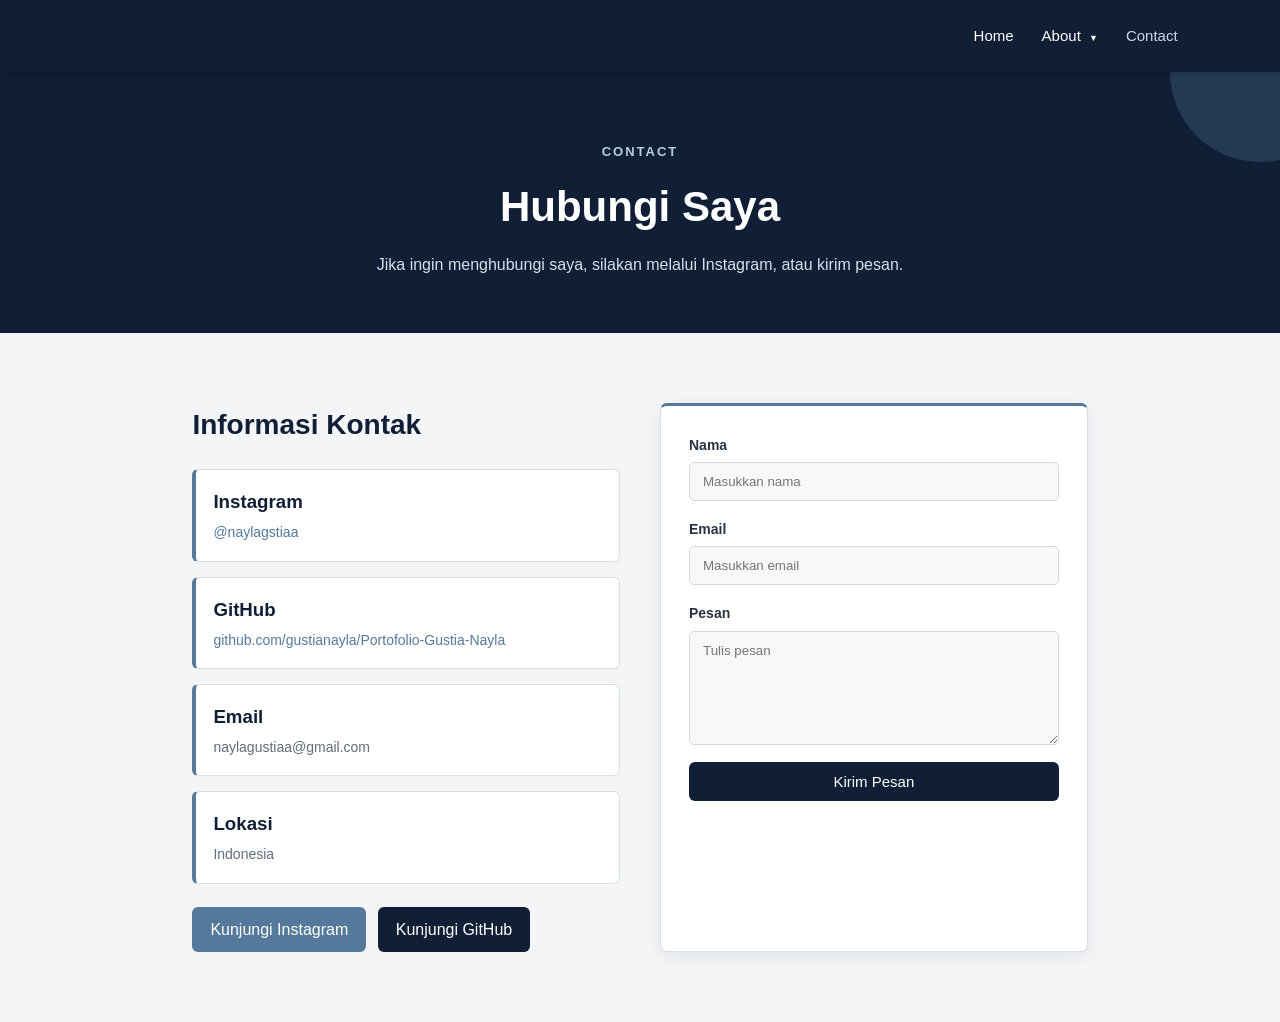
==== contact.html @ 0659aa9b "initial commit" ====
<!DOCTYPE html>
<html lang="id">

<head>
    <meta charset="UTF-8">
    <meta name="viewport" content="width=device-width, initial-scale=1.0">

    <title>Contact - Gustia Nayla</title>

    <link rel="stylesheet" href="style.css">
</head>

<body>

    <!-- NAVBAR -->
    <nav class="navbar">

        <div class="logo">
        </div>

        <ul class="nav-menu">

            <li>
                <a href="index.html">
                    Home
                </a>
            </li>

            <!-- ABOUT DROPDOWN -->
            <li class="dropdown">

                <a href="about.html">
                    About
                    <span class="arrow">▼</span>
                </a>

                <ul class="dropdown-menu">

                    <li>
                        <a href="about.html#pendidikan">
                            Pendidikan
                        </a>
                    </li>

                    <li>
                        <a href="about.html#skill">
                            Skill
                        </a>
                    </li>

                    <li>
                        <a href="about.html#hobi">
                            Hobi
                        </a>
                    </li>

                    <li>
                        <a href="about.html#cita-cita">
                            Cita-Cita
                        </a>
                    </li>

                </ul>

            </li>

            <li>
                <a href="contact.html" class="active">
                    Contact
                </a>
            </li>

        </ul>

    </nav>


    <!-- HEADER -->
    <section class="page-header">

        <p class="small-title">
            CONTACT
        </p>

        <h1>
            Hubungi Saya
        </h1>

        <p>
            Jika ingin menghubungi saya, silakan melalui
            Instagram, atau kirim pesan.
        </p>

    </section>


    <!-- CONTACT -->
    <section class="contact-container">

        <div class="contact-info">

            <h2>
                Informasi Kontak
            </h2>


            <!-- INSTAGRAM -->
            <div class="contact-item">

                <h3>
                    Instagram
                </h3>

                <p>

                    <a
                        href="https://www.instagram.com/naylagstiaa/"
                        target="_blank"
                        rel="noopener noreferrer"
                        class="instagram-link"
                    >
                        @naylagstiaa
                    </a>

                </p>

            </div>


            <!-- GITHUB -->
            <div class="contact-item">

                <h3>
                    GitHub
                </h3>

                <p>

                    <a
                        href="https://github.com/gustianayla/Portofolio-Gustia-Nayla.git"
                        target="_blank"
                        rel="noopener noreferrer"
                        class="github-link"
                    >
                        github.com/gustianayla/Portofolio-Gustia-Nayla
                    </a>

                </p>

            </div>


            <!-- EMAIL -->
            <div class="contact-item">

                <h3>
                    Email
                </h3>

                <p>
                    naylagustiaa@gmail.com
                </p>

            </div>


            <!-- LOKASI -->
            <div class="contact-item">

                <h3>
                    Lokasi
                </h3>

                <p>
                    Indonesia
                </p>

            </div>


            <!-- TOMBOL -->
            <div class="contact-buttons">

                <a
                    href="https://www.instagram.com/naylagstiaa/"
                    target="_blank"
                    rel="noopener noreferrer"
                    class="instagram-button"
                >
                    Kunjungi Instagram
                </a>

                <a
                    href="https://github.com/gustianayla/Portofolio-Gustia-Nayla.git"
                    target="_blank"
                    rel="noopener noreferrer"
                    class="github-button"
                >
                    Kunjungi GitHub
                </a>

            </div>

        </div>


        <!-- FORM -->
        <form class="contact-form" id="contactForm">

            <label for="nama">
                Nama
            </label>

            <input
                type="text"
                id="nama"
                name="nama"
                placeholder="Masukkan nama"
                required
            >


            <label for="email">
                Email
            </label>

            <input
                type="email"
                id="email"
                name="email"
                placeholder="Masukkan email"
                required
            >


            <label for="pesan">
                Pesan
            </label>

            <textarea
                id="pesan"
                name="pesan"
                rows="6"
                placeholder="Tulis pesan"
                required
            ></textarea>


            <button type="submit">
                Kirim Pesan
            </button>

            <p id="formMessage"></p>

        </form>

    </section>
    <script src="script.js"></script>

</body>

</html>
---- style.css ----
/* =========================================
   STYLE.CSS
   Portfolio Gustia Nayla
   Tema: Navy, Biru, Putih Pastel, Abu-abu
========================================= */

* {
    margin: 0;
    padding: 0;
    box-sizing: border-box;
}

html {
    scroll-behavior: smooth;
}

body {
    font-family: Arial, Helvetica, sans-serif;
    background-color: #f3f5f7;
    color: #263342;
    line-height: 1.6;
}


/* =========================================
   NAVBAR
========================================= */

.navbar {
    width: 100%;
    min-height: 70px;
    padding: 0 8%;

    display: flex;
    align-items: center;
    justify-content: space-between;

    background-color: #101f35;

    position: sticky;
    top: 0;
    z-index: 1000;

    box-shadow: 0 2px 8px rgba(0, 0, 0, 0.15);
}

.logo {
    color: #ffffff;
    font-size: 20px;
    font-weight: bold;
}

.nav-menu {
    display: flex;
    align-items: center;
    gap: 28px;

    list-style: none;
}

.nav-menu li {
    position: relative;
}

.nav-menu a {
    display: block;

    padding: 24px 0;

    color: #ffffff;
    text-decoration: none;

    font-size: 15px;

    transition: color 0.3s ease;
}

.nav-menu a:hover,
.nav-menu a.active {
    color: #c8d8e7;
}

.arrow {
    font-size: 9px;
    margin-left: 4px;
}


/* =========================================
   DROPDOWN ABOUT
========================================= */

.dropdown-menu {
    position: absolute;

    top: 68px;
    left: -15px;

    width: 180px;

    padding: 8px 0;

    background-color: #ffffff;

    list-style: none;

    border: 1px solid #d8dee5;
    border-radius: 5px;

    box-shadow: 0 5px 15px rgba(0, 0, 0, 0.12);

    opacity: 0;
    visibility: hidden;

    transform: translateY(5px);

    transition: all 0.25s ease;
}

.dropdown:hover .dropdown-menu {
    opacity: 1;
    visibility: visible;

    transform: translateY(0);
}

.dropdown-menu li {
    width: 100%;
}

.dropdown-menu a {
    padding: 10px 16px;

    color: #263342;

    font-size: 14px;
}

.dropdown-menu a:hover {
    background-color: #edf2f6;
    color: #101f35;
}


/* =========================================
   HERO
========================================= */

.hero {
    min-height: calc(100vh - 70px);

    padding: 80px 8%;

    display: flex;
    align-items: center;
    justify-content: space-between;

    gap: 60px;

    background-color: #f5f7f9;

    position: relative;
    overflow: hidden;
}


/* =========================================
   BENTUK ABSTRAK
========================================= */

.hero::before {
    content: "";

    position: absolute;

    width: 300px;
    height: 300px;

    top: -120px;
    right: -80px;

    background-color: #d5e1eb;

    border-radius: 48% 52% 60% 40%;

    opacity: 0.75;

    animation: abstrakAtas 8s ease-in-out infinite;
}

.hero::after {
    content: "";

    position: absolute;

    width: 190px;
    height: 190px;

    left: -70px;
    bottom: -60px;

    background-color: #b8c9d9;

    border-radius: 55% 45% 40% 60%;

    opacity: 0.55;

    animation: abstrakBawah 7s ease-in-out infinite;
}


/* Bentuk tambahan */

.hero-image {
    position: relative;
    z-index: 2;
}

.hero-image::before {
    content: "";

    position: absolute;

    width: 85px;
    height: 85px;

    top: -30px;
    right: -35px;

    background-color: #91a9be;

    border-radius: 50%;

    opacity: 0.55;

    z-index: -1;

    animation: lingkaranKecil 6s ease-in-out infinite;
}


/* =========================================
   ANIMASI ABSTRAK
========================================= */

@keyframes abstrakAtas {

    0% {
        transform: translate(0, 0) rotate(0deg);
    }

    25% {
        transform: translate(-18px, 15px) rotate(7deg);
    }

    50% {
        transform: translate(-8px, 28px) rotate(12deg);
    }

    75% {
        transform: translate(18px, 12px) rotate(6deg);
    }

    100% {
        transform: translate(0, 0) rotate(0deg);
    }
}

@keyframes abstrakBawah {

    0% {
        transform: translate(0, 0) rotate(0deg);
    }

    50% {
        transform: translate(25px, -18px) rotate(8deg);
    }

    100% {
        transform: translate(0, 0) rotate(0deg);
    }
}

@keyframes lingkaranKecil {

    0% {
        transform: translate(0, 0);
    }

    50% {
        transform: translate(12px, -15px);
    }

    100% {
        transform: translate(0, 0);
    }
}


/* =========================================
   HERO TEXT
========================================= */

.hero-text {
    max-width: 600px;

    position: relative;
    z-index: 2;
}

.small-title {
    margin-bottom: 10px;

    color: #55799b;

    font-size: 13px;
    font-weight: bold;

    letter-spacing: 2px;
}

.hero h1 {
    margin-bottom: 20px;

    color: #101f35;

    font-size: 48px;
    line-height: 1.2;
}

.hero h1 span {
    color: #55799b;
}

.hero-text > p:not(.small-title) {
    margin-bottom: 25px;

    color: #596777;

    font-size: 16px;
}


/* =========================================
   BUTTON
========================================= */

.button-group {
    display: flex;
    gap: 12px;

    flex-wrap: wrap;
}

.btn {
    display: inline-block;

    padding: 11px 22px;

    color: #ffffff;
    background-color: #101f35;

    border: 1px solid #101f35;
    border-radius: 6px;

    text-decoration: none;

    transition: 0.3s ease;
}

.btn:hover {
    background-color: #304f70;

    transform: translateY(-2px);
}

.btn-outline {
    color: #101f35;
    background-color: transparent;

    border-color: #55799b;
}

.btn-outline:hover {
    color: #ffffff;
    background-color: #101f35;
}


/* =========================================
   FOTO
========================================= */

.hero-image {
    width: 320px;
    height: 390px;

    padding: 5px;

    position: relative;
    z-index: 2;

    background-color: #ffffff;

    border: 1px solid #d3dce4;
    border-radius: 12px;

    box-shadow: 0 10px 25px rgba(16, 31, 53, 0.15);
}

.hero-image img {
    width: 100%;
    height: 100%;

    display: block;

    object-fit: cover;

    border-radius: 8px;
}


/* =========================================
   INFORMASI
========================================= */

.info-section {
    padding: 70px 8%;

    display: grid;
    grid-template-columns: repeat(4, 1fr);

    gap: 20px;

    background-color: #101f35;
}

.info-card {
    padding: 25px;

    background-color: #ffffff;

    border: 1px solid #d8dee5;
    border-radius: 8px;

    transition: 0.3s ease;
}

.info-card:hover {
    transform: translateY(-5px);

    box-shadow: 0 8px 20px rgba(0, 0, 0, 0.15);
}

.info-card h3 {
    margin-bottom: 10px;

    color: #101f35;

    font-size: 19px;
}

.info-card p {
    margin-bottom: 15px;

    color: #606d7b;

    font-size: 14px;
}

.info-card a {
    color: #55799b;

    text-decoration: none;

    font-size: 14px;
    font-weight: bold;
}

.info-card a:hover {
    color: #101f35;
}


/* =========================================
   PAGE HEADER
========================================= */

.page-header {
    padding: 70px 8% 55px;

    text-align: center;

    background-color: #101f35;

    position: relative;
    overflow: hidden;
}

.page-header::before {
    content: "";

    position: absolute;

    width: 180px;
    height: 180px;

    right: -70px;
    top: -90px;

    background-color: #55799b;

    border-radius: 50%;

    opacity: 0.3;

    animation: abstrakAtas 8s ease-in-out infinite;
}

.page-header .small-title {
    color: #b9cde0;

    position: relative;
    z-index: 2;
}

.page-header h1 {
    margin-bottom: 12px;

    color: #ffffff;

    font-size: 42px;

    position: relative;
    z-index: 2;
}

.page-header p:last-child {
    max-width: 650px;

    margin: auto;

    color: #d6e0e8;

    position: relative;
    z-index: 2;
}


/* =========================================
   PROFILE
========================================= */

.profile-section {
    padding: 75px 8%;

    display: flex;
    align-items: center;
    justify-content: center;

    gap: 55px;

    background-color: #ffffff;
}

.profile-image {
    width: 280px;
    height: 340px;

    padding: 5px;

    background-color: #ffffff;

    border: 1px solid #d3dce4;
    border-radius: 10px;

    box-shadow: 0 8px 20px rgba(16, 31, 53, 0.12);
}

.profile-image img {
    width: 100%;
    height: 100%;

    object-fit: cover;

    border-radius: 7px;
}

.profile-text {
    max-width: 600px;
}

.profile-text h2 {
    margin-bottom: 15px;

    color: #101f35;

    font-size: 30px;
}

.profile-text p {
    margin-bottom: 12px;

    color: #596777;
}


/* =========================================
   CONTENT SECTION
========================================= */

.content-section {
    padding: 75px 8%;

    background-color: #f3f5f7;

    border-top: 1px solid #dce2e7;
    border-bottom: 1px solid #dce2e7;
}

.section-title {
    margin-bottom: 40px;

    text-align: center;
}

.section-title h2 {
    color: #101f35;

    font-size: 30px;
}

.section-title::after {
    content: "";

    display: block;

    width: 50px;
    height: 3px;

    margin: 10px auto 0;

    background-color: #55799b;

    border-radius: 5px;
}


/* =========================================
   PENDIDIKAN
========================================= */

.education-list {
    max-width: 800px;

    margin: auto;
}

.education-item {
    margin-bottom: 16px;

    padding: 20px 23px;

    background-color: #ffffff;

    border: 1px solid #d8dee5;
    border-left: 4px solid #55799b;

    border-radius: 6px;

    transition: 0.3s ease;
}

.education-item:hover {
    transform: translateX(4px);

    box-shadow: 0 5px 15px rgba(16, 31, 53, 0.08);
}

.education-item h3 {
    margin-bottom: 5px;

    color: #101f35;
}

.education-item p {
    color: #606d7b;

    font-size: 14px;
}


/* =========================================
   SKILL
========================================= */

.skill-list {
    max-width: 800px;

    margin: auto;
}

.skill-item {
    margin-bottom: 18px;

    padding: 18px 20px;

    background-color: #ffffff;

    border: 1px solid #d8dee5;
    border-radius: 7px;
}

.skill-header {
    display: flex;
    justify-content: space-between;

    margin-bottom: 8px;

    color: #101f35;

    font-weight: bold;
}

.skill-bar {
    width: 100%;
    height: 8px;

    background-color: #dce2e7;

    border-radius: 10px;

    overflow: hidden;
}

.skill-progress {
    height: 100%;

    background-color: #55799b;

    border-radius: 10px;
}


/* =========================================
   HOBI
========================================= */

.hobby-container {
    max-width: 900px;

    margin: auto;

    display: grid;
    grid-template-columns: repeat(2, 1fr);

    gap: 20px;
}

.hobby-card {
    padding: 25px;

    background-color: #ffffff;

    border: 1px solid #d8dee5;
    border-top: 3px solid #55799b;

    border-radius: 7px;

    transition: 0.3s ease;
}

.hobby-card:hover {
    transform: translateY(-4px);

    box-shadow: 0 7px 18px rgba(16, 31, 53, 0.09);
}

.hobby-card h3 {
    margin-bottom: 8px;

    color: #101f35;
}

.hobby-card p {
    color: #606d7b;

    font-size: 14px;
}


/* =========================================
   CITA-CITA
========================================= */

.dream-section {
    padding: 80px 8%;

    text-align: center;

    background-color: #101f35;

    position: relative;
    overflow: hidden;
}

.dream-section::before {
    content: "";

    position: absolute;

    width: 220px;
    height: 220px;

    left: -100px;
    top: -80px;

    background-color: #55799b;

    border-radius: 50%;

    opacity: 0.25;

    animation: abstrakBawah 8s ease-in-out infinite;
}

.dream-section h2 {
    margin-bottom: 18px;

    color: #ffffff;

    font-size: 34px;

    position: relative;
    z-index: 2;
}

.dream-section p {
    max-width: 700px;

    margin: auto;

    color: #d6e0e8;

    position: relative;
    z-index: 2;
}


/* =========================================
   CONTACT
========================================= */

.contact-container {
    max-width: 1100px;

    margin: auto;

    padding: 70px 8%;

    display: grid;
    grid-template-columns: 1fr 1fr;

    gap: 40px;

    background-color: #f3f5f7;
}

.contact-info h2 {
    margin-bottom: 22px;

    color: #101f35;

    font-size: 28px;
}

.contact-item {
    margin-bottom: 15px;

    padding: 17px;

    background-color: #ffffff;

    border: 1px solid #d8dee5;
    border-left: 4px solid #55799b;

    border-radius: 6px;
}

.contact-item h3 {
    margin-bottom: 4px;

    color: #101f35;
}

.contact-item p {
    color: #606d7b;

    font-size: 14px;
}

.instagram-link,
.github-link {
    color: #55799b;

    text-decoration: none;

    word-break: break-word;
}

.instagram-link:hover,
.github-link:hover {
    color: #101f35;
}


/* =========================================
   CONTACT BUTTON
========================================= */

.instagram-button,
.github-button {
    display: inline-block;

    padding: 10px 18px;

    margin-top: 8px;
    margin-right: 7px;

    border-radius: 6px;

    text-decoration: none;

    transition: 0.3s ease;
}

.instagram-button {
    color: #ffffff;

    background-color: #55799b;
}

.github-button {
    color: #ffffff;

    background-color: #101f35;
}

.instagram-button:hover,
.github-button:hover {
    transform: translateY(-2px);
}

.instagram-button:hover {
    background-color: #3f6384;
}

.github-button:hover {
    background-color: #294968;
}


/* =========================================
   FORM CONTACT
========================================= */

.contact-form {
    padding: 28px;

    display: flex;
    flex-direction: column;

    background-color: #ffffff;

    border: 1px solid #d8dee5;
    border-top: 3px solid #55799b;

    border-radius: 7px;

    box-shadow: 0 5px 18px rgba(16, 31, 53, 0.07);
}

.contact-form label {
    margin-bottom: 6px;

    color: #263342;

    font-size: 14px;
    font-weight: bold;
}

.contact-form input,
.contact-form textarea {
    width: 100%;

    padding: 11px 13px;

    margin-bottom: 17px;

    background-color: #f7f8fa;

    color: #263342;

    border: 1px solid #d1d9e1;

    border-radius: 5px;

    outline: none;

    font-family: Arial, Helvetica, sans-serif;

    transition: 0.3s ease;
}

.contact-form input:focus,
.contact-form textarea:focus {
    background-color: #ffffff;

    border-color: #55799b;
}

.contact-form textarea {
    resize: vertical;
}

.contact-form button {
    padding: 11px 18px;

    color: #ffffff;

    background-color: #101f35;

    border: none;
    border-radius: 6px;

    font-size: 15px;

    cursor: pointer;

    transition: 0.3s ease;
}

.contact-form button:hover {
    background-color: #304f70;
}


/* =========================================
   FOOTER
========================================= */

footer {
    min-height: 70px;

    padding: 20px 8%;

    display: flex;
    align-items: center;
    justify-content: center;

    text-align: center;

    background-color: #101f35;

    border-top: 2px solid #55799b;
}

footer p {
    color: #d6e0e8;

    font-size: 14px;
}


/* =========================================
   RESPONSIVE TABLET
========================================= */

@media (max-width: 900px) {

    .hero {
        padding: 70px 6%;

        flex-direction: column;

        text-align: center;
    }

    .hero h1 {
        font-size: 42px;
    }

    .button-group {
        justify-content: center;
    }

    .info-section {
        grid-template-columns: repeat(2, 1fr);

        padding: 60px 6%;
    }

    .profile-section {
        padding: 65px 6%;

        flex-direction: column;

        text-align: center;
    }

    .contact-container {
        grid-template-columns: 1fr;

        padding: 60px 6%;
    }
}


/* =========================================
   RESPONSIVE HP
========================================= */

@media (max-width: 600px) {

    .navbar {
        padding: 14px 5%;

        flex-direction: column;

        gap: 8px;
    }

    .nav-menu {
        gap: 18px;

        flex-wrap: wrap;

        justify-content: center;
    }

    .nav-menu a {
        padding: 5px 0;

        font-size: 14px;
    }

    .dropdown-menu {
        top: 32px;

        left: 50%;

        transform: translate(-50%, 5px);
    }

    .dropdown:hover .dropdown-menu {
        transform: translate(-50%, 0);
    }

    .hero {
        min-height: auto;

        padding: 60px 5%;

        gap: 40px;
    }

    .hero h1 {
        font-size: 35px;
    }

    .hero-text > p:not(.small-title) {
        font-size: 15px;
    }

    .hero-image {
        width: 270px;
        height: 330px;
    }

    .info-section {
        grid-template-columns: 1fr;

        padding: 50px 5%;
    }

    .page-header {
        padding: 55px 5% 45px;
    }

    .page-header h1 {
        font-size: 34px;
    }

    .profile-section {
        padding: 55px 5%;
    }

    .profile-image {
        width: 250px;
        height: 310px;
    }

    .content-section {
        padding: 55px 5%;
    }

    .hobby-container {
        grid-template-columns: 1fr;
    }

    .dream-section {
        padding: 65px 5%;
    }

    .dream-section h2 {
        font-size: 29px;
    }

    .contact-container {
        padding: 50px 5%;
    }

    .instagram-button,
    .github-button {
        width: 100%;

        margin-right: 0;

        margin-bottom: 8px;

        text-align: center;
    }

    .contact-form {
        padding: 22px;
    }
}
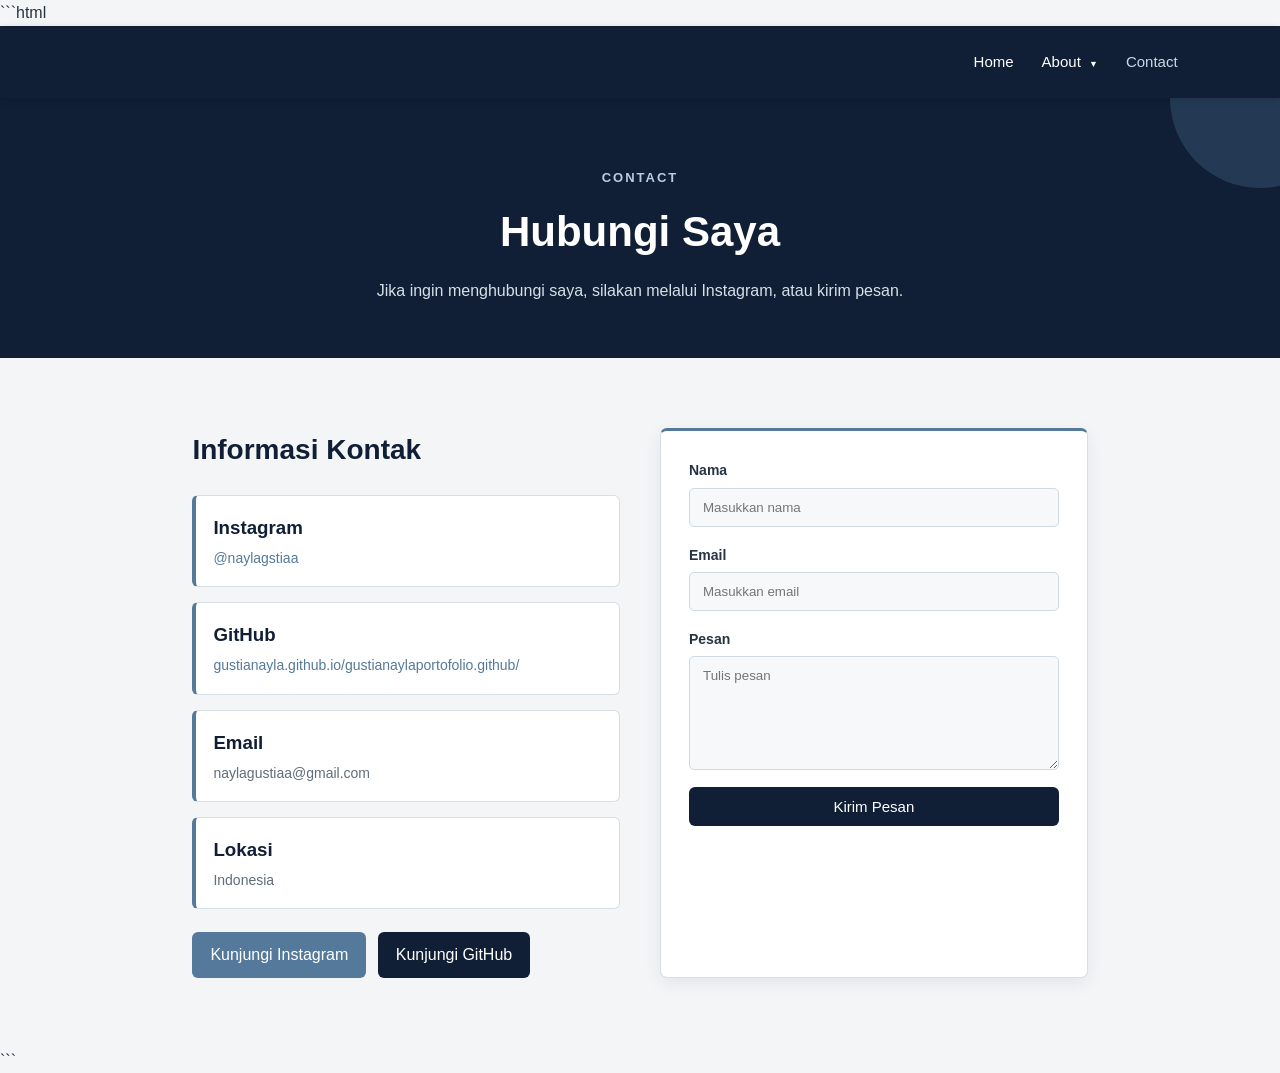
==== commit edd991f4: "Initial commit" ====
--- a/contact.html
+++ b/contact.html
@@ -1,3 +1,4 @@
+```html
 <!DOCTYPE html>
 <html lang="id">
 
@@ -112,7 +113,6 @@
                 </h3>
 
                 <p>
-
                     <a
                         href="https://www.instagram.com/naylagstiaa/"
                         target="_blank"
@@ -121,7 +121,6 @@
                     >
                         @naylagstiaa
                     </a>
-
                 </p>
 
             </div>
@@ -135,16 +134,14 @@
                 </h3>
 
                 <p>
-
                     <a
-                        href="https://github.com/gustianayla/Portofolio-Gustia-Nayla.git"
+                        href="https://gustianayla.github.io/gustianaylaportofolio.github/"
                         target="_blank"
                         rel="noopener noreferrer"
                         class="github-link"
                     >
-                        github.com/gustianayla/Portofolio-Gustia-Nayla
+                        gustianayla.github.io/gustianaylaportofolio.github/
                     </a>
-
                 </p>
 
             </div>
@@ -191,7 +188,7 @@
                 </a>
 
                 <a
-                    href="https://github.com/gustianayla/Portofolio-Gustia-Nayla.git"
+                    href="https://gustianayla.github.io/gustianaylaportofolio.github/"
                     target="_blank"
                     rel="noopener noreferrer"
                     class="github-button"
@@ -255,8 +252,11 @@
         </form>
 
     </section>
+
+
     <script src="script.js"></script>
 
 </body>
 
-</html>+</html>
+```
